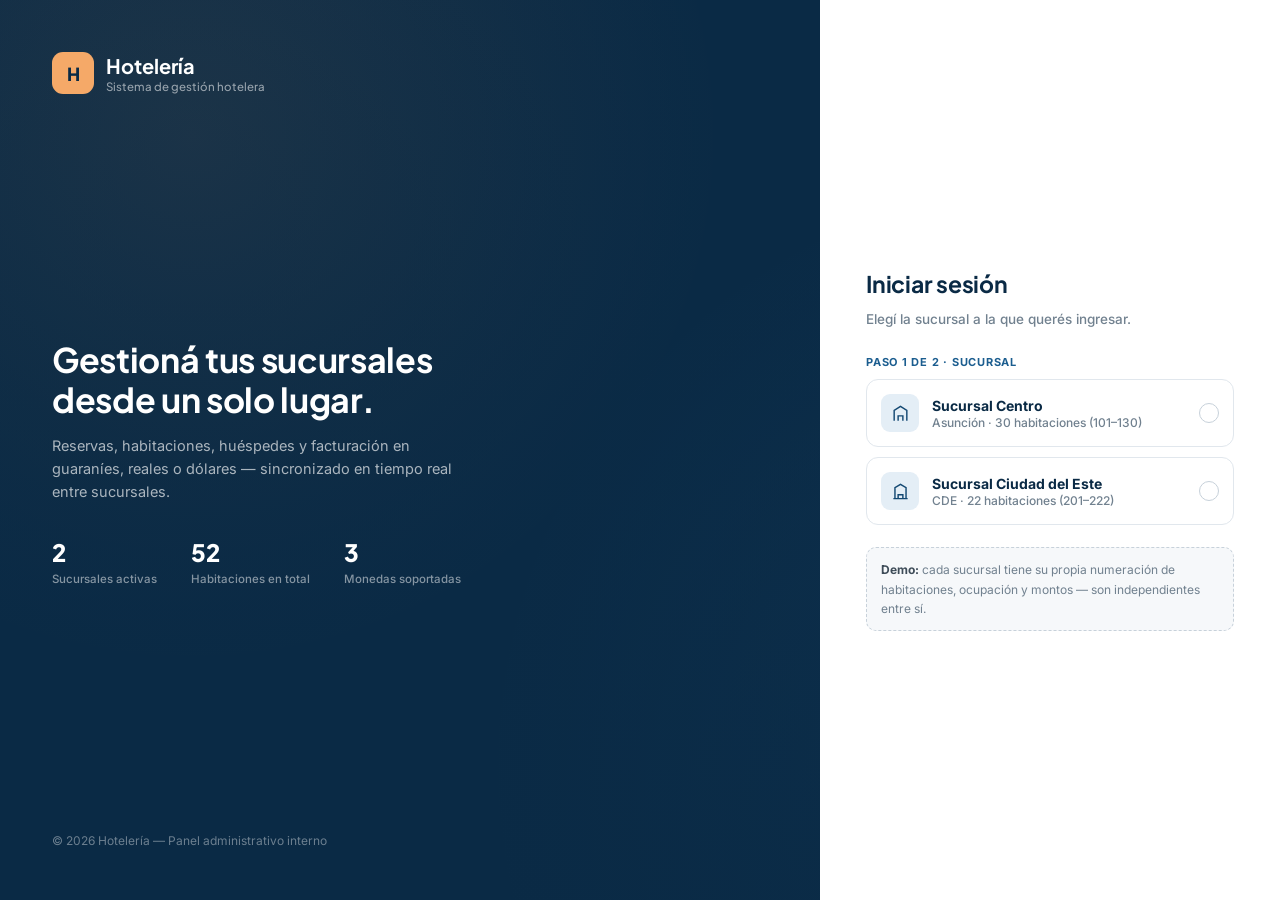
==== index.html @ 49053e5c "first commit" ====
<!DOCTYPE html>
<html lang="es">
<head>
<meta charset="UTF-8">
<meta name="viewport" content="width=device-width, initial-scale=1.0">
<title>Hotelería — Iniciar sesión</title>
<link rel="stylesheet" href="assets/styles.css">
<style>
  body.login-body{
    min-height:100vh;
    display:flex;
    background:
      radial-gradient(circle at 15% 15%, rgba(245,169,104,.10), transparent 40%),
      radial-gradient(circle at 85% 85%, rgba(59,138,196,.16), transparent 45%),
      var(--blue-950);
  }
  .login-shell{
    display:grid;
    grid-template-columns:1fr 460px;
    width:100%;
  }
  .login-visual{
    position:relative;
    padding:52px;
    display:flex;
    flex-direction:column;
    justify-content:space-between;
    color:var(--white);
    overflow:hidden;
  }
  .login-visual::before{
    content:'';
    position:absolute; inset:0;
    background:
      linear-gradient(180deg, rgba(10,42,69,.2), rgba(10,42,69,.85)),
      url('data:image/svg+xml;utf8,<svg xmlns="http://www.w3.org/2000/svg" width="600" height="600"><rect width="600" height="600" fill="none"/></svg>');
    z-index:0;
  }
  .login-visual > *{position:relative; z-index:1;}
  .brandmark{display:flex; align-items:center; gap:12px;}
  .brandmark .mark{
    width:42px; height:42px; border-radius:11px;
    background:var(--orange-400);
    display:flex; align-items:center; justify-content:center;
    font-family:var(--font-display); font-weight:800; font-size:18px; color:var(--blue-950);
  }
  .brandmark .name{font-family:var(--font-display); font-weight:700; font-size:20px;}
  .brandmark .name span{display:block; font-size:11.5px; font-weight:500; color:rgba(255,255,255,.55); margin-top:1px;}

  .visual-copy h2{
    font-size:34px; color:var(--white); line-height:1.18; max-width:460px; font-weight:700;
  }
  .visual-copy p{
    font-size:14.5px; color:rgba(255,255,255,.65); max-width:420px; margin-top:14px; line-height:1.6;
  }
  .visual-stats{display:flex; gap:34px; margin-top:34px;}
  .visual-stats div b{display:block; font-family:var(--font-display); font-size:24px; font-weight:800;}
  .visual-stats div small{font-size:11.5px; color:rgba(255,255,255,.5); font-weight:500;}
  .visual-footer{font-size:12px; color:rgba(255,255,255,.4);}

  .login-panel{
    background:var(--white);
    display:flex; flex-direction:column; justify-content:center;
    padding:52px 46px;
  }
  .login-panel h1{font-size:23px; margin-bottom:6px;}
  .login-panel .lead{font-size:13.5px; color:var(--gray-500); margin-bottom:28px; font-weight:500;}

  .step-label{
    font-size:11px; text-transform:uppercase; letter-spacing:.07em;
    font-weight:700; color:var(--blue-700); margin-bottom:10px;
  }

  .sucursal-options{display:flex; flex-direction:column; gap:10px; margin-bottom:6px;}
  .sucursal-card{
    display:flex; align-items:center; gap:13px;
    border:1.5px solid var(--gray-200);
    border-radius:12px;
    padding:14px;
    cursor:pointer;
    transition:border-color .15s ease, background .15s ease;
    text-align:left;
    background:var(--white);
  }
  .sucursal-card:hover{border-color:var(--blue-500); background:var(--blue-50);}
  .sucursal-card.selected{border-color:var(--blue-700); background:var(--blue-50); box-shadow:0 0 0 3px var(--blue-100);}
  .sucursal-card .icon{
    width:38px; height:38px; border-radius:9px; flex-shrink:0;
    background:var(--blue-100); color:var(--blue-800);
    display:flex; align-items:center; justify-content:center;
  }
  .sucursal-card .icon svg{width:19px; height:19px;}
  .sucursal-card .info b{display:block; font-size:14px; color:var(--blue-950); font-weight:700;}
  .sucursal-card .info small{font-size:12px; color:var(--gray-500); font-weight:500;}
  .sucursal-card .check{
    margin-left:auto; width:20px; height:20px; border-radius:50%;
    border:1.5px solid var(--gray-300); flex-shrink:0;
    display:flex; align-items:center; justify-content:center;
  }
  .sucursal-card.selected .check{background:var(--blue-700); border-color:var(--blue-700);}
  .sucursal-card.selected .check::after{content:''; width:8px; height:8px; border-radius:50%; background:var(--white);}

  .divider-line{height:1px; background:var(--gray-200); margin:22px 0;}

  .login-form{display:none;}
  .login-form.visible{display:block;}
  .back-link{display:inline-flex; align-items:center; gap:6px; font-size:12.5px; font-weight:600; color:var(--gray-500); margin-bottom:16px; cursor:pointer;}
  .back-link svg{width:14px;height:14px;}
  .back-link:hover{color:var(--blue-700);}

  .form-sucursal-tag{
    display:inline-flex; align-items:center; gap:7px;
    background:var(--orange-100); color:#B5651D;
    font-size:12px; font-weight:700;
    padding:6px 11px; border-radius:20px; margin-bottom:20px;
  }
  .form-sucursal-tag .dot{width:6px; height:6px; border-radius:50%; background:var(--orange-500);}

  .checkbox-row{display:flex; align-items:center; justify-content:space-between; margin-bottom:22px; font-size:13px;}
  .checkbox-row label{display:flex; align-items:center; gap:7px; color:var(--gray-700); font-weight:500; cursor:pointer;}
  .checkbox-row a{color:var(--blue-700); font-weight:600;}

  .error-msg{
    display:none;
    background:var(--danger-bg); color:var(--danger);
    font-size:12.5px; font-weight:600;
    padding:9px 12px; border-radius:8px; margin-bottom:16px;
  }
  .error-msg.visible{display:block;}

  .demo-hint{
    margin-top:22px; padding:12px 14px;
    background:var(--gray-50); border:1px dashed var(--gray-300);
    border-radius:10px; font-size:12px; color:var(--gray-500); line-height:1.6;
  }
  .demo-hint b{color:var(--gray-700);}

  @media (max-width: 900px){
    .login-shell{grid-template-columns:1fr;}
    .login-visual{display:none;}
  }
</style>
</head>
<body class="login-body">

  <div class="login-shell">
    <!-- Panel visual -->
    <div class="login-visual">
      <div class="brandmark">
        <div class="mark">H</div>
        <div class="name">Hotelería<span>Sistema de gestión hotelera</span></div>
      </div>

      <div class="visual-copy">
        <h2>Gestioná tus sucursales desde un solo lugar.</h2>
        <p>Reservas, habitaciones, huéspedes y facturación en guaraníes, reales o dólares — sincronizado en tiempo real entre sucursales.</p>
        <div class="visual-stats">
          <div><b>2</b><small>Sucursales activas</small></div>
          <div><b>52</b><small>Habitaciones en total</small></div>
          <div><b>3</b><small>Monedas soportadas</small></div>
        </div>
      </div>

      <div class="visual-footer">© 2026 Hotelería — Panel administrativo interno</div>
    </div>

    <!-- Panel de login -->
    <div class="login-panel">

      <!-- Paso 1: selección de sucursal -->
      <div id="stepSucursal">
        <h1>Iniciar sesión</h1>
        <p class="lead">Elegí la sucursal a la que querés ingresar.</p>

        <div class="step-label">Paso 1 de 2 · Sucursal</div>
        <div class="sucursal-options">
          <button type="button" class="sucursal-card" data-sucursal="centro" onclick="seleccionarSucursal('centro')">
            <div class="icon">
              <svg viewBox="0 0 24 24" fill="none" stroke="currentColor" stroke-width="1.8"><path d="M4 21V8l8-5 8 5v13"/><path d="M9 21v-6h6v6"/><path d="M9 12h.01M15 12h.01M9 9h.01M15 9h.01"/></svg>
            </div>
            <div class="info">
              <b>Sucursal Centro</b>
              <small>Asunción · 30 habitaciones (101–130)</small>
            </div>
            <div class="check"></div>
          </button>

          <button type="button" class="sucursal-card" data-sucursal="este" onclick="seleccionarSucursal('este')">
            <div class="icon">
              <svg viewBox="0 0 24 24" fill="none" stroke="currentColor" stroke-width="1.8"><path d="M3 21h18M5 21V7l7-4 7 4v14M9 21v-5h6v5"/></svg>
            </div>
            <div class="info">
              <b>Sucursal Ciudad del Este</b>
              <small>CDE · 22 habitaciones (201–222)</small>
            </div>
            <div class="check"></div>
          </button>
        </div>

        <div class="demo-hint"><b>Demo:</b> cada sucursal tiene su propia numeración de habitaciones, ocupación y montos — son independientes entre sí.</div>
      </div>

      <!-- Paso 2: credenciales -->
      <div id="stepLogin" class="login-form">
        <span class="back-link" onclick="volverASucursal()">
          <svg viewBox="0 0 24 24" fill="none" stroke="currentColor" stroke-width="2"><path d="M19 12H5M12 19l-7-7 7-7"/></svg>
          Cambiar sucursal
        </span>

        <h1>Ingresar al sistema</h1>
        <p class="lead">Ingresá tus credenciales para continuar.</p>

        <div class="form-sucursal-tag"><span class="dot"></span><span id="tagSucursalNombre">Sucursal Centro</span></div>

        <div id="errorMsg" class="error-msg">Usuario o contraseña incorrectos. Probá con las credenciales de demostración.</div>

        <form id="loginForm" onsubmit="return manejarLogin(event)">
          <div class="field">
            <label>Usuario</label>
            <input type="text" id="usuario" placeholder="p. ej. recepcion.centro" required>
          </div>
          <div class="field">
            <label>Contraseña</label>
            <input type="password" id="password" placeholder="••••••••" required>
          </div>
          <div class="checkbox-row">
            <label><input type="checkbox" checked style="width:auto;"> Recordarme</label>
            <a href="#">¿Olvidaste tu contraseña?</a>
          </div>
          <button type="submit" class="btn btn-primary btn-block">Ingresar</button>
        </form>

        <div class="demo-hint"><b>Credenciales de demo:</b> usuario <b>admin</b> · contraseña <b>admin</b> (cualquier combinación funciona en esta demo).</div>
      </div>

    </div>
  </div>

<script>
  let sucursalElegida = null;

  const nombresSucursal = {
    centro: 'Sucursal Centro',
    este: 'Sucursal Ciudad del Este'
  };

  function seleccionarSucursal(id){
    sucursalElegida = id;
    document.querySelectorAll('.sucursal-card').forEach(c=>{
      c.classList.toggle('selected', c.dataset.sucursal === id);
    });
    setTimeout(()=>{
      document.getElementById('stepSucursal').style.display = 'none';
      document.getElementById('stepLogin').classList.add('visible');
      document.getElementById('tagSucursalNombre').textContent = nombresSucursal[id];
    }, 180);
  }

  function volverASucursal(){
    document.getElementById('stepLogin').classList.remove('visible');
    document.getElementById('stepSucursal').style.display = 'block';
    document.getElementById('errorMsg').classList.remove('visible');
  }

  function manejarLogin(e){
    e.preventDefault();
    const usuario = document.getElementById('usuario').value.trim();
    const password = document.getElementById('password').value.trim();

    if(!usuario || !password){
      document.getElementById('errorMsg').classList.add('visible');
      return false;
    }

    localStorage.setItem('hoteleria_sucursal', sucursalElegida);
    localStorage.setItem('hoteleria_auth', JSON.stringify({
      nombre: usuario.charAt(0).toUpperCase() + usuario.slice(1),
      rol: 'Recepción',
      usuario
    }));
    if(!localStorage.getItem('hoteleria_currency')){
      localStorage.setItem('hoteleria_currency', 'PYG');
    }
    window.location.href = 'dashboard.html';
    return false;
  }
</script>
</body>
</html>
---- assets/styles.css ----
/* ==========================================================================
   Hotelería — Sistema de diseño
   Paleta: azul profundo + blanco + naranja claro (uso mínimo, solo acentos)
   ========================================================================== */

@import url('https://fonts.googleapis.com/css2?family=Plus+Jakarta+Sans:wght@500;600;700;800&family=Inter:wght@400;500;600;700&display=swap');

:root{
  /* Azules */
  --blue-950:#0A2A45;
  --blue-900:#0F3556;
  --blue-800:#134872;
  --blue-700:#1B5D8F;
  --blue-600:#2472AD;
  --blue-500:#3B8AC4;
  --blue-100:#E4EEF6;
  --blue-50:#F1F6FA;

  /* Naranja claro (solo acento, uso puntual) */
  --orange-500:#F0904A;
  --orange-400:#F5A968;
  --orange-300:#F9C696;
  --orange-100:#FDEDDD;

  /* Neutros */
  --white:#FFFFFF;
  --gray-50:#F6F8FA;
  --gray-100:#EDF1F5;
  --gray-200:#E1E7ED;
  --gray-300:#C7D1DA;
  --gray-500:#71818F;
  --gray-700:#3E4C58;
  --gray-900:#1B2530;

  /* Semánticos (derivados de la paleta, sin colores extra) */
  --success:#2E8B6F;
  --success-bg:#E7F4EF;
  --danger:#C24C4C;
  --danger-bg:#FBEAEA;

  --font-display:'Plus Jakarta Sans', 'Inter', sans-serif;
  --font-body:'Inter', sans-serif;

  --radius-sm:6px;
  --radius-md:10px;
  --radius-lg:16px;

  --shadow-sm:0 1px 2px rgba(15,53,86,.06);
  --shadow-md:0 4px 16px rgba(15,53,86,.08);
  --shadow-lg:0 12px 32px rgba(15,53,86,.14);
}

*,*::before,*::after{box-sizing:border-box;}
html,body{height:100%;}
body{
  margin:0;
  font-family:var(--font-body);
  background:var(--gray-50);
  color:var(--gray-900);
  -webkit-font-smoothing:antialiased;
}
h1,h2,h3,h4{
  font-family:var(--font-display);
  margin:0;
  color:var(--blue-950);
  letter-spacing:-.01em;
}
a{color:inherit; text-decoration:none;}
button{font-family:inherit;}
ul{list-style:none; margin:0; padding:0;}
img{max-width:100%; display:block;}

::selection{background:var(--orange-300); color:var(--blue-950);}

:focus-visible{
  outline:2px solid var(--blue-600);
  outline-offset:2px;
  border-radius:4px;
}

/* Scrollbar discreto */
::-webkit-scrollbar{width:8px; height:8px;}
::-webkit-scrollbar-thumb{background:var(--gray-300); border-radius:8px;}
::-webkit-scrollbar-track{background:transparent;}

/* ==========================================================================
   Layout de la app (sidebar + contenido)
   ========================================================================== */
.app-shell{
  display:grid;
  grid-template-columns:248px 1fr;
  min-height:100vh;
}

.sidebar{
  background:linear-gradient(180deg, var(--blue-950), var(--blue-900) 60%, var(--blue-950));
  color:var(--white);
  display:flex;
  flex-direction:column;
  padding:22px 16px;
  position:sticky;
  top:0;
  height:100vh;
}
.sidebar-brand{
  display:flex;
  align-items:center;
  gap:10px;
  padding:6px 8px 22px;
  border-bottom:1px solid rgba(255,255,255,.1);
  margin-bottom:18px;
}
.sidebar-brand .mark{
  width:34px; height:34px;
  border-radius:9px;
  background:var(--orange-400);
  display:flex; align-items:center; justify-content:center;
  color:var(--blue-950);
  font-family:var(--font-display);
  font-weight:800;
  font-size:15px;
  flex-shrink:0;
}
.sidebar-brand .name{
  font-family:var(--font-display);
  font-weight:700;
  font-size:16.5px;
  color:var(--white);
  line-height:1.1;
}
.sidebar-brand .name span{
  display:block;
  font-family:var(--font-body);
  font-weight:500;
  font-size:11px;
  color:rgba(255,255,255,.55);
  margin-top:2px;
  letter-spacing:.02em;
}

.nav-group-label{
  font-size:10.5px;
  text-transform:uppercase;
  letter-spacing:.08em;
  color:rgba(255,255,255,.4);
  padding:14px 10px 6px;
  font-weight:600;
}
.nav-link{
  display:flex;
  align-items:center;
  gap:11px;
  padding:9px 10px;
  border-radius:8px;
  font-size:14px;
  font-weight:500;
  color:rgba(255,255,255,.78);
  margin-bottom:2px;
  transition:background .15s ease, color .15s ease;
}
.nav-link svg{width:18px; height:18px; flex-shrink:0; opacity:.85;}
.nav-link:hover{background:rgba(255,255,255,.06); color:var(--white);}
.nav-link.active{
  background:rgba(255,255,255,.1);
  color:var(--white);
  font-weight:600;
  box-shadow:inset 3px 0 0 var(--orange-400);
}

.sidebar-footer{
  margin-top:auto;
  padding-top:14px;
  border-top:1px solid rgba(255,255,255,.1);
}
.sucursal-pill{
  display:flex;
  align-items:center;
  gap:9px;
  padding:10px 10px;
  border-radius:10px;
  background:rgba(255,255,255,.06);
  margin-bottom:10px;
}
.sucursal-pill .dot{width:8px;height:8px;border-radius:50%;background:var(--orange-400);flex-shrink:0;}
.sucursal-pill .txt{font-size:12.5px; line-height:1.3;}
.sucursal-pill .txt b{display:block; font-size:13px; color:var(--white); font-weight:600;}
.sucursal-pill .txt small{color:rgba(255,255,255,.5);}

.logout-link{
  display:flex; align-items:center; gap:9px;
  padding:9px 10px; border-radius:8px;
  color:rgba(255,255,255,.6);
  font-size:13.5px; font-weight:500;
}
.logout-link:hover{color:var(--white); background:rgba(255,255,255,.06);}
.logout-link svg{width:16px;height:16px;}

/* ==========================================================================
   Contenido principal
   ========================================================================== */
.main{
  min-width:0;
  display:flex;
  flex-direction:column;
}
.topbar{
  display:flex;
  align-items:center;
  justify-content:space-between;
  padding:16px 28px;
  background:var(--white);
  border-bottom:1px solid var(--gray-200);
  position:sticky;
  top:0;
  z-index:10;
}
.topbar h1{font-size:19px;}
.topbar .subtitle{font-size:12.5px; color:var(--gray-500); margin-top:2px; font-weight:500;}
.topbar-right{display:flex; align-items:center; gap:14px;}

.currency-toggle{
  display:flex;
  background:var(--gray-100);
  border-radius:9px;
  padding:3px;
  gap:2px;
}
.currency-toggle button{
  border:none; background:transparent;
  padding:6px 12px;
  border-radius:7px;
  font-size:12.5px;
  font-weight:600;
  color:var(--gray-500);
  cursor:pointer;
  transition:all .15s ease;
}
.currency-toggle button.active{
  background:var(--white);
  color:var(--blue-800);
  box-shadow:var(--shadow-sm);
}

.user-chip{
  display:flex; align-items:center; gap:9px;
  padding:6px 10px 6px 6px;
  border-radius:10px;
  border:1px solid var(--gray-200);
  cursor:default;
}
.user-chip .avatar{
  width:30px;height:30px;border-radius:8px;
  background:var(--blue-100);
  color:var(--blue-800);
  display:flex; align-items:center; justify-content:center;
  font-family:var(--font-display); font-weight:700; font-size:12.5px;
}
.user-chip .info{line-height:1.2;}
.user-chip .info b{display:block; font-size:12.5px; font-weight:600;}
.user-chip .info small{color:var(--gray-500); font-size:11px;}

.content{
  padding:26px 28px 60px;
  flex:1;
}

/* ==========================================================================
   Componentes generales
   ========================================================================== */
.card{
  background:var(--white);
  border:1px solid var(--gray-200);
  border-radius:var(--radius-lg);
  box-shadow:var(--shadow-sm);
}
.card-header{
  display:flex; align-items:center; justify-content:space-between;
  padding:18px 20px;
  border-bottom:1px solid var(--gray-100);
}
.card-header h3{font-size:15px;}
.card-header .hint{font-size:12px; color:var(--gray-500); margin-top:3px; font-weight:500;}
.card-body{padding:20px;}

.grid{display:grid; gap:18px;}
.grid-4{grid-template-columns:repeat(4,1fr);}
.grid-3{grid-template-columns:repeat(3,1fr);}
.grid-2{grid-template-columns:2fr 1fr;}

.stat-card{
  background:var(--white);
  border:1px solid var(--gray-200);
  border-radius:var(--radius-lg);
  padding:18px 20px;
  box-shadow:var(--shadow-sm);
}
.stat-card .stat-top{display:flex; align-items:center; justify-content:space-between; margin-bottom:12px;}
.stat-card .icon-box{
  width:36px; height:36px;
  border-radius:9px;
  display:flex; align-items:center; justify-content:center;
  color:var(--blue-800);
  background:var(--blue-100);
}
.stat-card .icon-box svg{width:18px;height:18px;}
.stat-card.accent .icon-box{background:var(--orange-100); color:var(--orange-500);}
.stat-card .delta{
  font-size:11.5px; font-weight:700;
  padding:3px 7px; border-radius:20px;
}
.delta.up{color:var(--success); background:var(--success-bg);}
.delta.down{color:var(--danger); background:var(--danger-bg);}
.stat-card .value{font-family:var(--font-display); font-size:26px; font-weight:800; color:var(--blue-950); line-height:1;}
.stat-card .label{font-size:12.5px; color:var(--gray-500); margin-top:6px; font-weight:500;}

/* Botones */
.btn{
  display:inline-flex; align-items:center; justify-content:center; gap:7px;
  border:none; cursor:pointer;
  font-weight:600; font-size:13.5px;
  padding:10px 16px;
  border-radius:9px;
  transition:transform .05s ease, box-shadow .15s ease, background .15s ease;
  white-space:nowrap;
}
.btn svg{width:16px; height:16px;}
.btn-primary{background:var(--blue-800); color:var(--white);}
.btn-primary:hover{background:var(--blue-700);}
.btn-accent{background:var(--orange-500); color:var(--white);}
.btn-accent:hover{background:#e07f38;}
.btn-outline{background:var(--white); color:var(--blue-800); border:1px solid var(--gray-300);}
.btn-outline:hover{background:var(--gray-50); border-color:var(--blue-500);}
.btn-ghost{background:transparent; color:var(--gray-700);}
.btn-ghost:hover{background:var(--gray-100);}
.btn-sm{padding:7px 12px; font-size:12.5px;}
.btn-block{width:100%;}
.btn:active{transform:translateY(1px);}
.btn:disabled{opacity:.5; cursor:not-allowed;}

/* Badges de estado */
.badge{
  display:inline-flex; align-items:center; gap:5px;
  font-size:11.5px; font-weight:700;
  padding:4px 9px; border-radius:20px;
}
.badge::before{content:''; width:6px; height:6px; border-radius:50%;}
.badge-disponible{background:var(--blue-50); color:var(--blue-700);}
.badge-disponible::before{background:var(--blue-600);}
.badge-ocupada{background:var(--orange-100); color:#B5651D;}
.badge-ocupada::before{background:var(--orange-500);}
.badge-limpieza{background:var(--gray-100); color:var(--gray-700);}
.badge-limpieza::before{background:var(--gray-500);}
.badge-mantenimiento{background:var(--danger-bg); color:var(--danger);}
.badge-mantenimiento::before{background:var(--danger);}
.badge-confirmada{background:var(--success-bg); color:var(--success);}
.badge-confirmada::before{background:var(--success);}
.badge-pendiente{background:var(--orange-100); color:#B5651D;}
.badge-pendiente::before{background:var(--orange-500);}
.badge-cancelada{background:var(--danger-bg); color:var(--danger);}
.badge-cancelada::before{background:var(--danger);}

/* Tablas */
.table-wrap{overflow-x:auto;}
table{width:100%; border-collapse:collapse; font-size:13.5px;}
thead th{
  text-align:left;
  font-size:11px;
  text-transform:uppercase;
  letter-spacing:.05em;
  color:var(--gray-500);
  font-weight:700;
  padding:10px 14px;
  border-bottom:1px solid var(--gray-200);
  white-space:nowrap;
}
tbody td{
  padding:13px 14px;
  border-bottom:1px solid var(--gray-100);
  color:var(--gray-900);
  vertical-align:middle;
}
tbody tr:last-child td{border-bottom:none;}
tbody tr:hover{background:var(--gray-50);}
.cell-strong{font-weight:600; color:var(--blue-950);}
.cell-muted{color:var(--gray-500); font-size:12.5px;}
.mono{font-variant-numeric:tabular-nums;}

/* Formularios */
.field{margin-bottom:16px;}
.field label{
  display:block; font-size:12.5px; font-weight:600;
  color:var(--gray-700); margin-bottom:6px;
}
.field .req{color:var(--orange-500);}
.field input, .field select, .field textarea{
  width:100%;
  padding:10px 12px;
  border:1px solid var(--gray-300);
  border-radius:8px;
  font-size:13.5px;
  font-family:inherit;
  background:var(--white);
  color:var(--gray-900);
  transition:border-color .15s ease, box-shadow .15s ease;
}
.field input:focus, .field select:focus, .field textarea:focus{
  outline:none;
  border-color:var(--blue-600);
  box-shadow:0 0 0 3px var(--blue-100);
}
.field-row{display:grid; grid-template-columns:1fr 1fr; gap:14px;}
.field .prefix-input{position:relative;}
.field .prefix-input span{
  position:absolute; left:12px; top:50%; transform:translateY(-50%);
  color:var(--gray-500); font-size:13px; font-weight:600;
}
.field .prefix-input input{padding-left:44px;}

/* Room grid (mapa de habitaciones) */
.room-map{
  display:grid;
  grid-template-columns:repeat(auto-fill, minmax(96px, 1fr));
  gap:10px;
}
.room-tile{
  border-radius:10px;
  padding:11px 10px;
  border:1px solid var(--gray-200);
  background:var(--white);
  cursor:default;
  transition:transform .1s ease, box-shadow .15s ease;
}
.room-tile:hover{transform:translateY(-2px); box-shadow:var(--shadow-md);}
.room-tile .num{font-family:var(--font-display); font-weight:800; font-size:16px; color:var(--blue-950);}
.room-tile .type{font-size:10.5px; color:var(--gray-500); font-weight:600; margin:2px 0 8px;}
.room-tile .state{font-size:10px; font-weight:700; padding:3px 6px; border-radius:5px; display:inline-block;}
.room-tile.disponible{border-color:var(--blue-100);}
.room-tile.disponible .state{background:var(--blue-50); color:var(--blue-700);}
.room-tile.ocupada{border-color:var(--orange-200, #F5D9B8); background:var(--orange-100)/* fallback */;}
.room-tile.ocupada{background:#FFF6EC;}
.room-tile.ocupada .state{background:var(--orange-500); color:var(--white);}
.room-tile.limpieza{background:var(--gray-50);}
.room-tile.limpieza .state{background:var(--gray-200); color:var(--gray-700);}
.room-tile.mantenimiento{background:var(--danger-bg);}
.room-tile.mantenimiento .state{background:var(--danger); color:var(--white);}

.legend{display:flex; gap:16px; flex-wrap:wrap; font-size:12px; color:var(--gray-500); font-weight:500;}
.legend .item{display:flex; align-items:center; gap:6px;}
.legend .dot{width:8px; height:8px; border-radius:50%;}

/* Search / filtros */
.toolbar{display:flex; align-items:center; justify-content:space-between; gap:14px; margin-bottom:18px; flex-wrap:wrap;}
.search-box{
  display:flex; align-items:center; gap:8px;
  background:var(--white);
  border:1px solid var(--gray-300);
  border-radius:9px;
  padding:9px 12px;
  min-width:260px;
}
.search-box svg{width:16px;height:16px; color:var(--gray-500); flex-shrink:0;}
.search-box input{border:none; outline:none; font-size:13.5px; width:100%;}
.filters{display:flex; gap:8px; flex-wrap:wrap;}
.chip-select{
  border:1px solid var(--gray-300);
  background:var(--white);
  border-radius:8px;
  padding:8px 10px;
  font-size:12.5px;
  color:var(--gray-700);
  font-weight:600;
}

/* Modal */
.modal-overlay{
  position:fixed; inset:0; background:rgba(10,42,69,.45);
  display:none; align-items:center; justify-content:center;
  z-index:100; padding:20px;
}
.modal-overlay.open{display:flex;}
.modal{
  background:var(--white);
  border-radius:var(--radius-lg);
  width:100%; max-width:560px;
  max-height:90vh; overflow-y:auto;
  box-shadow:var(--shadow-lg);
}
.modal-head{
  display:flex; align-items:center; justify-content:space-between;
  padding:18px 22px; border-bottom:1px solid var(--gray-100);
}
.modal-head h3{font-size:16px;}
.modal-close{background:var(--gray-100); border:none; width:30px; height:30px; border-radius:8px; cursor:pointer; color:var(--gray-700); font-size:16px; display:flex; align-items:center; justify-content:center;}
.modal-body{padding:22px;}
.modal-foot{padding:16px 22px; border-top:1px solid var(--gray-100); display:flex; justify-content:flex-end; gap:10px;}

/* Utilidades */
.text-right{text-align:right;}
.flex{display:flex;}
.items-center{align-items:center;}
.justify-between{justify-content:space-between;}
.gap-8{gap:8px;}
.gap-12{gap:12px;}
.mb-0{margin-bottom:0;}
.avatar-sm{width:32px;height:32px;border-radius:8px;background:var(--blue-100);color:var(--blue-800);display:flex;align-items:center;justify-content:center;font-family:var(--font-display);font-weight:700;font-size:12px;}

@media (max-width: 980px){
  .app-shell{grid-template-columns:1fr;}
  .sidebar{display:none;}
  .grid-4{grid-template-columns:repeat(2,1fr);}
  .grid-3{grid-template-columns:1fr;}
  .grid-2{grid-template-columns:1fr;}
  .field-row{grid-template-columns:1fr;}
}
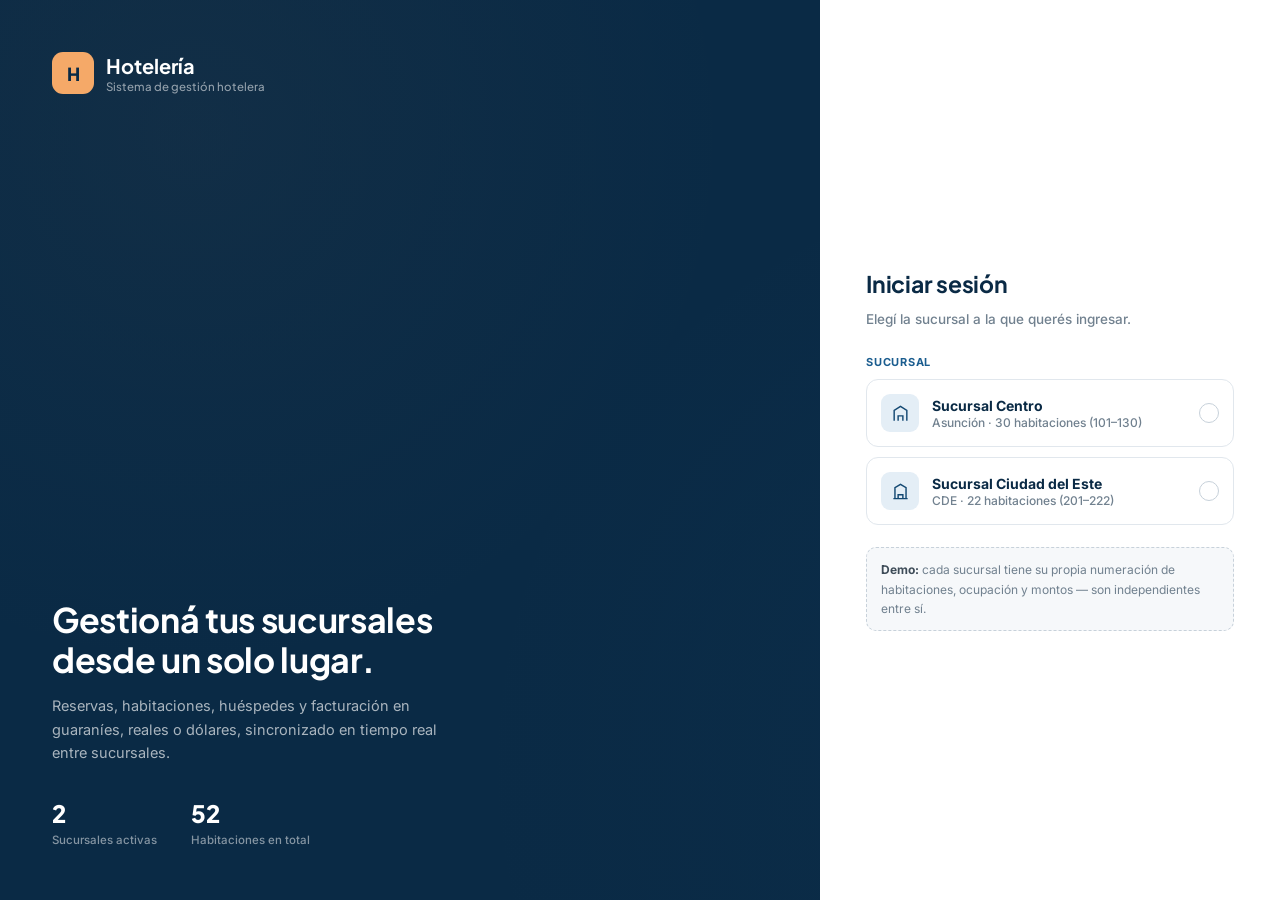
==== commit 46374958: "ffyhh" ====
--- a/index.html
+++ b/index.html
@@ -30,11 +30,13 @@
   }
   .login-visual::before{
     content:'';
-    position:absolute; inset:0;
+    position:absolute;
+    inset:0;
+    z-index:0;
+    /* Imagen de hotel con degradado oscuro encima para legibilidad */
     background:
-      linear-gradient(180deg, rgba(10,42,69,.2), rgba(10,42,69,.85)),
-      url('data:image/svg+xml;utf8,<svg xmlns="http://www.w3.org/2000/svg" width="600" height="600"><rect width="600" height="600" fill="none"/></svg>');
-    z-index:0;
+      linear-gradient(180deg, rgba(10,42,69,.65) 0%, rgba(10,42,69,.85) 100%),
+      url('https://images.unsplash.com/photo-1566073771259-6a8506099945?w=1200&h=800&fit=crop&crop=center') center/cover no-repeat;
   }
   .login-visual > *{position:relative; z-index:1;}
   .brandmark{display:flex; align-items:center; gap:12px;}
@@ -110,9 +112,9 @@
 
   .form-sucursal-tag{
     display:inline-flex; align-items:center; gap:7px;
-    background:var(--orange-100); color:#B5651D;
-    font-size:12px; font-weight:700;
-    padding:6px 11px; border-radius:20px; margin-bottom:20px;
+    color:var(--orange-500);
+    font-size:12.5px; font-weight:700;
+    margin-bottom:20px;
   }
   .form-sucursal-tag .dot{width:6px; height:6px; border-radius:50%; background:var(--orange-500);}
 
@@ -153,15 +155,12 @@
 
       <div class="visual-copy">
         <h2>Gestioná tus sucursales desde un solo lugar.</h2>
-        <p>Reservas, habitaciones, huéspedes y facturación en guaraníes, reales o dólares — sincronizado en tiempo real entre sucursales.</p>
+        <p>Reservas, habitaciones, huéspedes y facturación en guaraníes, reales o dólares, sincronizado en tiempo real entre sucursales.</p>
         <div class="visual-stats">
           <div><b>2</b><small>Sucursales activas</small></div>
           <div><b>52</b><small>Habitaciones en total</small></div>
-          <div><b>3</b><small>Monedas soportadas</small></div>
         </div>
       </div>
-
-      <div class="visual-footer">© 2026 Hotelería — Panel administrativo interno</div>
     </div>
 
     <!-- Panel de login -->
@@ -172,7 +171,7 @@
         <h1>Iniciar sesión</h1>
         <p class="lead">Elegí la sucursal a la que querés ingresar.</p>
 
-        <div class="step-label">Paso 1 de 2 · Sucursal</div>
+        <div class="step-label">Sucursal</div>
         <div class="sucursal-options">
           <button type="button" class="sucursal-card" data-sucursal="centro" onclick="seleccionarSucursal('centro')">
             <div class="icon">
@@ -286,4 +285,4 @@
   }
 </script>
 </body>
-</html>
+</html>
--- a/assets/styles.css
+++ b/assets/styles.css
@@ -297,13 +297,11 @@
 .stat-card .stat-top{display:flex; align-items:center; justify-content:space-between; margin-bottom:12px;}
 .stat-card .icon-box{
   width:36px; height:36px;
-  border-radius:9px;
   display:flex; align-items:center; justify-content:center;
-  color:var(--blue-800);
-  background:var(--blue-100);
-}
-.stat-card .icon-box svg{width:18px;height:18px;}
-.stat-card.accent .icon-box{background:var(--orange-100); color:var(--orange-500);}
+  color:var(--blue-700);
+}
+.stat-card .icon-box svg{width:20px;height:20px;}
+.stat-card.accent .icon-box{color:var(--orange-500);}
 .stat-card .delta{
   font-size:11.5px; font-weight:700;
   padding:3px 7px; border-radius:20px;
@@ -441,8 +439,8 @@
 .room-tile.ocupada .state{background:var(--orange-500); color:var(--white);}
 .room-tile.limpieza{background:var(--gray-50);}
 .room-tile.limpieza .state{background:var(--gray-200); color:var(--gray-700);}
-.room-tile.mantenimiento{background:var(--danger-bg);}
-.room-tile.mantenimiento .state{background:var(--danger); color:var(--white);}
+.room-tile.mantenimiento{background:var(--white); border-color:var(--gray-200);}
+.room-tile.mantenimiento .state{background:var(--danger-bg); color:var(--danger);}
 
 .legend{display:flex; gap:16px; flex-wrap:wrap; font-size:12px; color:var(--gray-500); font-weight:500;}
 .legend .item{display:flex; align-items:center; gap:6px;}
@@ -504,11 +502,71 @@
 .mb-0{margin-bottom:0;}
 .avatar-sm{width:32px;height:32px;border-radius:8px;background:var(--blue-100);color:var(--blue-800);display:flex;align-items:center;justify-content:center;font-family:var(--font-display);font-weight:700;font-size:12px;}
 
+/* ==========================================================================
+   Navegación móvil (menú hamburguesa + drawer)
+   ========================================================================== */
+.mobile-topbar{
+  display:none;
+  align-items:center;
+  justify-content:space-between;
+  padding:14px 18px;
+  background:var(--blue-950);
+  position:sticky;
+  top:0;
+  z-index:60;
+}
+.mobile-topbar .brandmark{display:flex; align-items:center; gap:9px;}
+.mobile-topbar .mark{
+  width:30px; height:30px; border-radius:8px;
+  background:var(--orange-400);
+  display:flex; align-items:center; justify-content:center;
+  color:var(--blue-950); font-family:var(--font-display); font-weight:800; font-size:14px;
+}
+.mobile-topbar .brandname{color:var(--white); font-family:var(--font-display); font-weight:700; font-size:15px;}
+.hamburger-btn{
+  width:38px; height:38px;
+  border-radius:9px;
+  background:rgba(255,255,255,.08);
+  border:none;
+  display:flex; align-items:center; justify-content:center;
+  color:var(--white);
+  cursor:pointer;
+}
+.hamburger-btn svg{width:20px; height:20px;}
+
+.sidebar-overlay{
+  display:none;
+  position:fixed; inset:0;
+  background:rgba(10,42,69,.5);
+  z-index:70;
+}
+.sidebar-overlay.open{display:block;}
+
 @media (max-width: 980px){
   .app-shell{grid-template-columns:1fr;}
-  .sidebar{display:none;}
+  .mobile-topbar{display:flex;}
+
+  .sidebar{
+    position:fixed;
+    top:0; left:0;
+    height:100vh;
+    width:270px;
+    max-width:82vw;
+    z-index:80;
+    transform:translateX(-100%);
+    transition:transform .25s ease;
+  }
+  .sidebar.open{transform:translateX(0);}
+
+  .topbar{padding:12px 16px; flex-wrap:wrap; gap:10px;}
+  .content{padding:20px 16px 60px;}
+
   .grid-4{grid-template-columns:repeat(2,1fr);}
   .grid-3{grid-template-columns:1fr;}
   .grid-2{grid-template-columns:1fr;}
   .field-row{grid-template-columns:1fr;}
 }
+
+@media (max-width: 480px){
+  .grid-4{grid-template-columns:1fr 1fr;}
+}
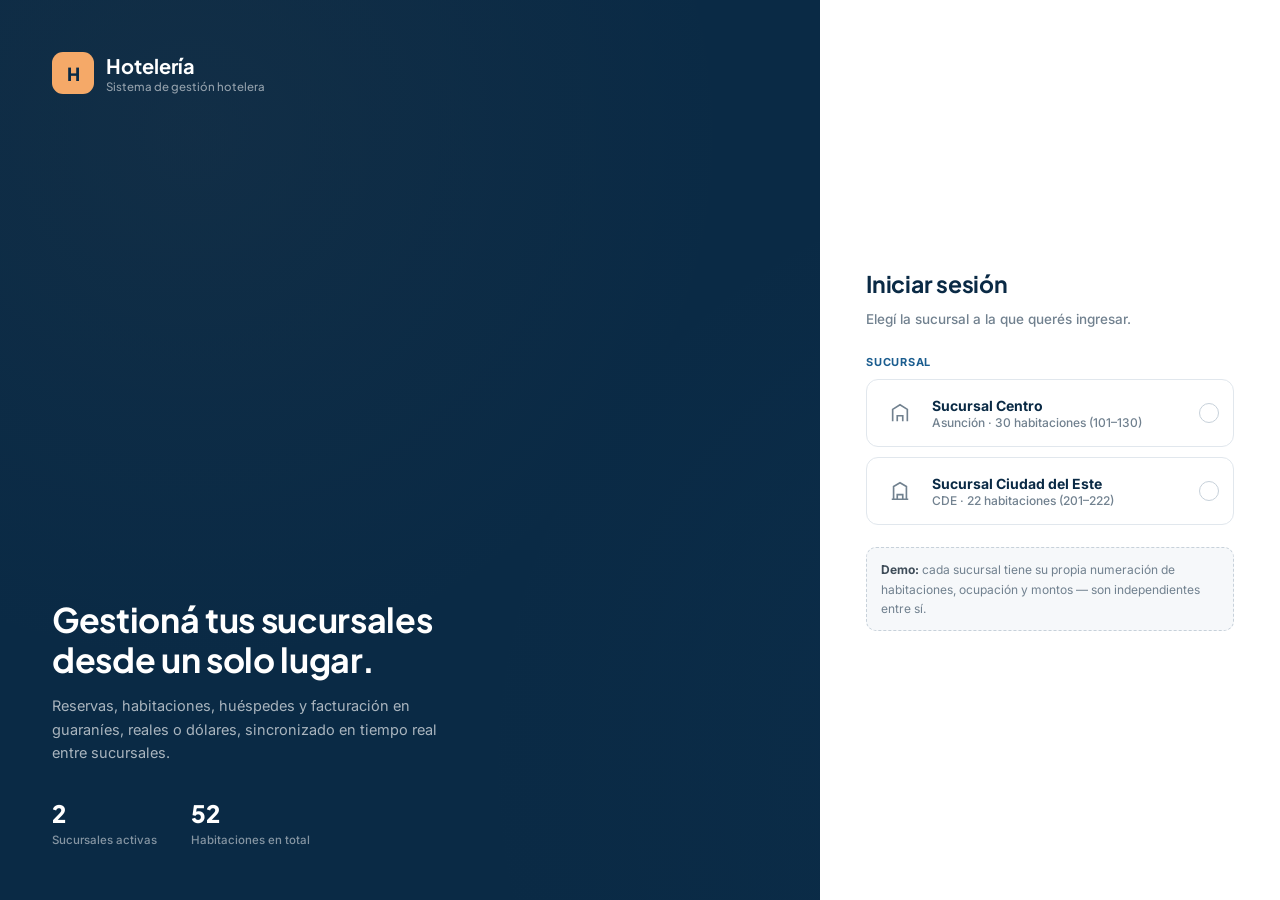
==== commit 3d8dca0f: "dfrdss" ====
--- a/index.html
+++ b/index.html
@@ -88,10 +88,12 @@
   .sucursal-card.selected{border-color:var(--blue-700); background:var(--blue-50); box-shadow:0 0 0 3px var(--blue-100);}
   .sucursal-card .icon{
     width:38px; height:38px; border-radius:9px; flex-shrink:0;
-    background:var(--blue-100); color:var(--blue-800);
+    /* Fondo eliminado (antes tenía background:var(--blue-100)) */
+    background:transparent;
+    color:var(--gray-500);
     display:flex; align-items:center; justify-content:center;
   }
-  .sucursal-card .icon svg{width:19px; height:19px;}
+  .sucursal-card .icon svg{width:22px; height:22px; stroke:currentColor;}
   .sucursal-card .info b{display:block; font-size:14px; color:var(--blue-950); font-weight:700;}
   .sucursal-card .info small{font-size:12px; color:var(--gray-500); font-weight:500;}
   .sucursal-card .check{
@@ -216,7 +218,7 @@
         <form id="loginForm" onsubmit="return manejarLogin(event)">
           <div class="field">
             <label>Usuario</label>
-            <input type="text" id="usuario" placeholder="p. ej. recepcion.centro" required>
+            <input type="text" id="usuario" placeholder="p. ej. admin" required>
           </div>
           <div class="field">
             <label>Contraseña</label>
@@ -228,8 +230,6 @@
           </div>
           <button type="submit" class="btn btn-primary btn-block">Ingresar</button>
         </form>
-
-        <div class="demo-hint"><b>Credenciales de demo:</b> usuario <b>admin</b> · contraseña <b>admin</b> (cualquier combinación funciona en esta demo).</div>
       </div>
 
     </div>
@@ -241,6 +241,14 @@
   const nombresSucursal = {
     centro: 'Sucursal Centro',
     este: 'Sucursal Ciudad del Este'
+  };
+
+  // Lista de usuarios válidos (usuario -> contraseña)
+  const USUARIOS_VALIDOS = {
+    'admin': '1234',
+    'Adriana': '12345',
+    'prueba': '123456',
+    'Yessica': '1234567'
   };
 
   function seleccionarSucursal(id){
@@ -252,6 +260,8 @@
       document.getElementById('stepSucursal').style.display = 'none';
       document.getElementById('stepLogin').classList.add('visible');
       document.getElementById('tagSucursalNombre').textContent = nombresSucursal[id];
+      // Limpiar errores previos al cambiar
+      document.getElementById('errorMsg').classList.remove('visible');
     }, 180);
   }
 
@@ -265,23 +275,34 @@
     e.preventDefault();
     const usuario = document.getElementById('usuario').value.trim();
     const password = document.getElementById('password').value.trim();
-
+    const errorMsg = document.getElementById('errorMsg');
+
+    // Validar que los campos no estén vacíos
     if(!usuario || !password){
-      document.getElementById('errorMsg').classList.add('visible');
+      errorMsg.textContent = 'Por favor, completá ambos campos.';
+      errorMsg.classList.add('visible');
       return false;
     }
 
-    localStorage.setItem('hoteleria_sucursal', sucursalElegida);
-    localStorage.setItem('hoteleria_auth', JSON.stringify({
-      nombre: usuario.charAt(0).toUpperCase() + usuario.slice(1),
-      rol: 'Recepción',
-      usuario
-    }));
-    if(!localStorage.getItem('hoteleria_currency')){
-      localStorage.setItem('hoteleria_currency', 'PYG');
+    // Verificar credenciales contra la lista de usuarios
+    if(USUARIOS_VALIDOS.hasOwnProperty(usuario) && USUARIOS_VALIDOS[usuario] === password){
+      // Credenciales correctas
+      localStorage.setItem('hoteleria_sucursal', sucursalElegida);
+      localStorage.setItem('hoteleria_auth', JSON.stringify({
+        nombre: usuario,
+        rol: 'Recepción',
+        usuario: usuario
+      }));
+      if(!localStorage.getItem('hoteleria_currency')){
+        localStorage.setItem('hoteleria_currency', 'PYG');
+      }
+      window.location.href = 'dashboard.html';
+      return false;
+    } else {
+      errorMsg.textContent = 'Usuario o contraseña incorrectos. Probá con las credenciales de demostración.';
+      errorMsg.classList.add('visible');
+      return false;
     }
-    window.location.href = 'dashboard.html';
-    return false;
   }
 </script>
 </body>
